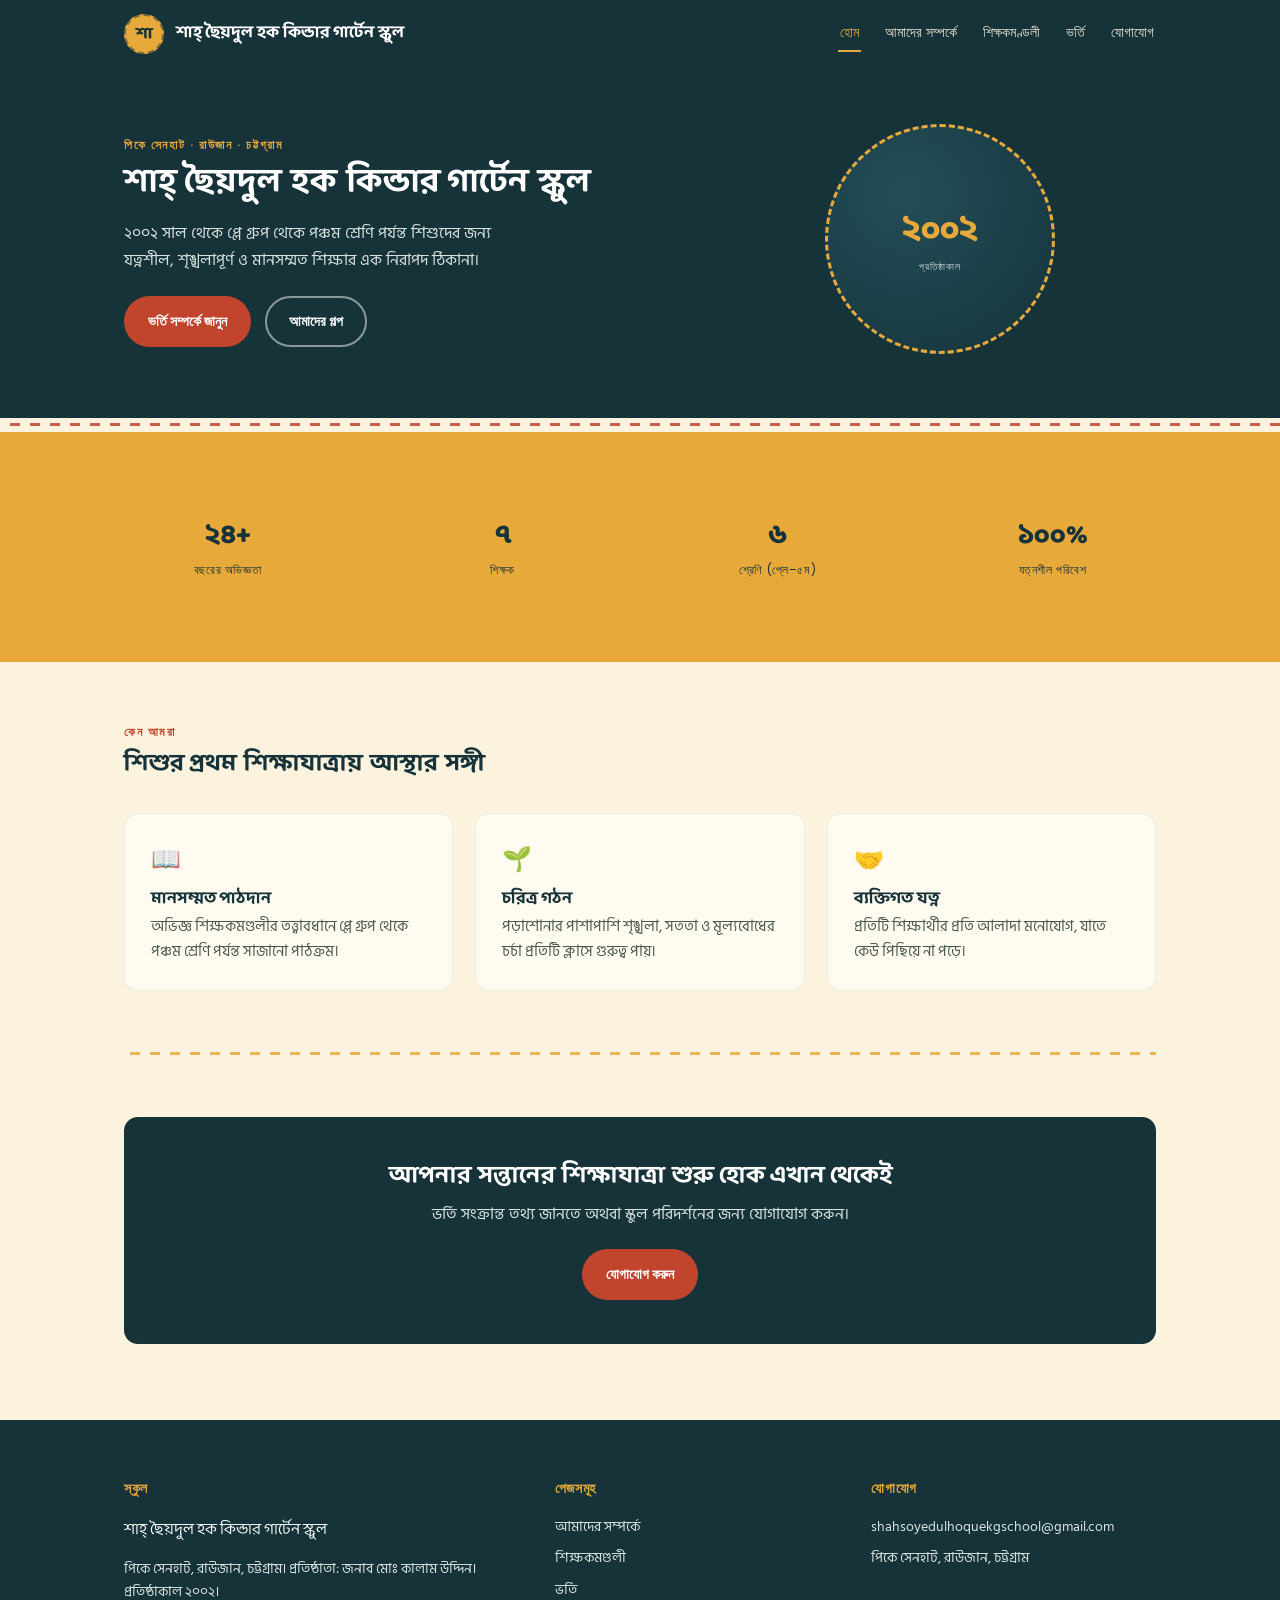
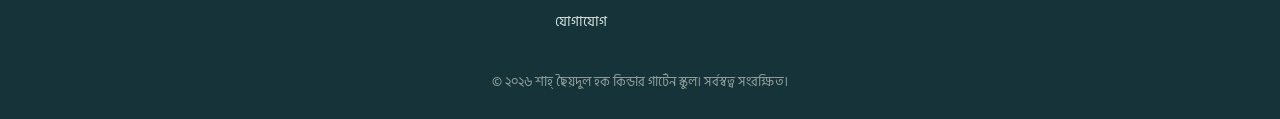
==== index.html @ 176d2791 "Add initial HTML structure for school website pages: About, Admission, Contact, Teachers, and Home" ====
<!DOCTYPE html>
<html lang="bn">
<head>
<meta charset="UTF-8">
<meta name="viewport" content="width=device-width, initial-scale=1.0">
<title>শাহ্‌ ছৈয়দুল হক কিন্ডার গার্টেন স্কুল | Home</title>
<link rel="stylesheet" href="style.css">
</head>
<body>

<header class="site-header">
  <div class="nav-inner">
    <a class="brand" href="index.html">
      <span class="brand-badge">শা</span>
      শাহ্‌ ছৈয়দুল হক কিন্ডার গার্টেন স্কুল
    </a>
    <nav class="main-nav">
      <a href="index.html" class="active">হোম</a>
      <a href="about.html">আমাদের সম্পর্কে</a>
      <a href="teachers.html">শিক্ষকমণ্ডলী</a>
      <a href="admission.html">ভর্তি</a>
      <a href="contact.html">যোগাযোগ</a>
    </nav>
  </div>
</header>

<section class="hero">
  <div class="wrap hero-grid">
    <div>
      <span class="eyebrow">পিকে সেনহাট · রাউজান · চট্টগ্রাম</span>
      <h1>শাহ্‌ ছৈয়দুল হক কিন্ডার গার্টেন স্কুল</h1>
      <p class="lead">২০০২ সাল থেকে প্লে গ্রুপ থেকে পঞ্চম শ্রেণি পর্যন্ত শিশুদের জন্য যত্নশীল, শৃঙ্খলাপূর্ণ ও মানসম্মত শিক্ষার এক নিরাপদ ঠিকানা।</p>
      <div class="cta-row">
        <a class="btn btn-primary" href="admission.html">ভর্তি সম্পর্কে জানুন</a>
        <a class="btn btn-ghost" href="about.html">আমাদের গল্প</a>
      </div>
    </div>
    <div class="emblem">
      <div class="emblem-inner">
        <div class="yr">২০০২</div>
        <div class="lbl">প্রতিষ্ঠাকাল</div>
      </div>
    </div>
  </div>
</section>
<div class="stitch"></div>

<section class="stats">
  <div class="wrap stats-grid">
    <div><div class="num">২৪+</div><div class="lbl">বছরের অভিজ্ঞতা</div></div>
    <div><div class="num">৭</div><div class="lbl">শিক্ষক</div></div>
    <div><div class="num">৬</div><div class="lbl">শ্রেণি (প্লে–৫ম)</div></div>
    <div><div class="num">১০০%</div><div class="lbl">যত্নশীল পরিবেশ</div></div>
  </div>
</section>

<section>
  <div class="wrap">
    <div class="section-head">
      <span class="eyebrow">কেন আমরা</span>
      <h2>শিশুর প্রথম শিক্ষাযাত্রায় আস্থার সঙ্গী</h2>
    </div>
    <div class="grid-3">
      <div class="card">
        <div class="ic">📖</div>
        <h3>মানসম্মত পাঠদান</h3>
        <p>অভিজ্ঞ শিক্ষকমণ্ডলীর তত্ত্বাবধানে প্লে গ্রুপ থেকে পঞ্চম শ্রেণি পর্যন্ত সাজানো পাঠক্রম।</p>
      </div>
      <div class="card">
        <div class="ic">🌱</div>
        <h3>চরিত্র গঠন</h3>
        <p>পড়াশোনার পাশাপাশি শৃঙ্খলা, সততা ও মূল্যবোধের চর্চা প্রতিটি ক্লাসে গুরুত্ব পায়।</p>
      </div>
      <div class="card">
        <div class="ic">🤝</div>
        <h3>ব্যক্তিগত যত্ন</h3>
        <p>প্রতিটি শিক্ষার্থীর প্রতি আলাদা মনোযোগ, যাতে কেউ পিছিয়ে না পড়ে।</p>
      </div>
    </div>
  </div>
</section>

<div class="wrap"><div class="stitch mustard"></div></div>

<section>
  <div class="wrap">
    <div class="cta-band">
      <h2>আপনার সন্তানের শিক্ষাযাত্রা শুরু হোক এখান থেকেই</h2>
      <p>ভর্তি সংক্রান্ত তথ্য জানতে অথবা স্কুল পরিদর্শনের জন্য যোগাযোগ করুন।</p>
      <a class="btn btn-primary" href="contact.html">যোগাযোগ করুন</a>
    </div>
  </div>
</section>

<footer class="site-footer">
  <div class="wrap footer-grid">
    <div>
      <h4>স্কুল</h4>
      <p style="font-family:'Baloo Da 2'; color:#fff; font-size:1rem; margin-bottom:8px;">শাহ্‌ ছৈয়দুল হক কিন্ডার গার্টেন স্কুল</p>
      <p style="font-size:.88rem;">পিকে সেনহাট, রাউজান, চট্টগ্রাম। প্রতিষ্ঠাতা: জনাব মোঃ কালাম উদ্দিন। প্রতিষ্ঠাকাল ২০০২।</p>
    </div>
    <div>
      <h4>পেজসমূহ</h4>
      <a href="about.html">আমাদের সম্পর্কে</a>
      <a href="teachers.html">শিক্ষকমণ্ডলী</a>
      <a href="admission.html">ভর্তি</a>
      <a href="contact.html">যোগাযোগ</a>
    </div>
    <div>
      <h4>যোগাযোগ</h4>
      <a href="mailto:shahsoyedulhoquekgschool@gmail.com">shahsoyedulhoquekgschool@gmail.com</a>
      <a href="contact.html">পিকে সেনহাট, রাউজান, চট্টগ্রাম</a>
    </div>
  </div>
  <div class="footer-bottom wrap">© ২০২৬ শাহ্‌ ছৈয়দুল হক কিন্ডার গার্টেন স্কুল। সর্বস্বত্ব সংরক্ষিত।</div>
</footer>

</body>
</html>
---- style.css ----
@import url('https://fonts.googleapis.com/css2?family=Baloo+Da+2:wght@500;600;700;800&family=Hind+Siliguri:wght@400;500;600;700&family=Inter:wght@400;500;600&family=Poppins:wght@500;600&display=swap');

:root{
  --indigo:#16333A;
  --indigo-2:#1F4750;
  --terracotta:#C1442D;
  --mustard:#E8A93B;
  --leaf:#4C7A3D;
  --paper:#FCF3DE;
  --paper-2:#FFFBF0;
  --ink:#1F2A24;
  --ink-soft:#4A5A50;
  --radius:14px;
}

*{box-sizing:border-box;}
html{scroll-behavior:smooth;}
body{
  margin:0;
  background:var(--paper);
  color:var(--ink);
  font-family:'Hind Siliguri','Inter',sans-serif;
  line-height:1.65;
}
h1,h2,h3,.display{
  font-family:'Baloo Da 2','Hind Siliguri',sans-serif;
  color:var(--indigo);
  line-height:1.25;
  margin:0 0 .4em;
}
.eyebrow{
  font-family:'Poppins',sans-serif;
  font-size:.72rem;
  letter-spacing:.14em;
  text-transform:uppercase;
  color:var(--terracotta);
  font-weight:600;
  display:inline-block;
  margin-bottom:.6em;
}
a{color:inherit; text-decoration:none;}
img{max-width:100%; display:block;}
.wrap{max-width:1080px; margin:0 auto; padding:0 24px;}

/* ---- Stitch divider: kantha running-stitch motif ---- */
.stitch{
  height:14px;
  background-image:repeating-linear-gradient(
    90deg,
    var(--terracotta) 0 10px,
    transparent 10px 20px
  );
  background-position:center;
  background-repeat:repeat-x;
  background-size:20px 3px;
  background-position-y:5px;
  opacity:.85;
}
.stitch.mustard{background-image:repeating-linear-gradient(90deg,var(--mustard) 0 10px,transparent 10px 20px);}

/* ---- Nav ---- */
header.site-header{
  background:var(--indigo);
  color:#fff;
  position:sticky; top:0; z-index:40;
}
.nav-inner{
  max-width:1080px; margin:0 auto; padding:14px 24px;
  display:flex; align-items:center; justify-content:space-between; gap:16px;
}
.brand{
  display:flex; align-items:center; gap:12px;
  font-family:'Baloo Da 2',sans-serif; font-weight:700; font-size:1.05rem; color:#fff;
}
.brand-badge{
  width:40px; height:40px; border-radius:50%;
  background:var(--mustard); color:var(--indigo);
  display:flex; align-items:center; justify-content:center;
  font-weight:800; font-size:1rem; flex-shrink:0;
  border:2px dashed rgba(22,51,58,.5);
}
nav.main-nav{display:flex; gap:22px; flex-wrap:wrap;}
nav.main-nav a{
  font-family:'Poppins',sans-serif; font-size:.85rem; font-weight:500;
  color:#EDE7D3; padding:6px 2px; border-bottom:2px solid transparent;
}
nav.main-nav a:hover, nav.main-nav a.active{
  color:var(--mustard); border-bottom-color:var(--mustard);
}

/* ---- Hero ---- */
.hero{
  background:var(--indigo);
  color:#fff;
  padding:56px 0 64px;
  position:relative;
}
.hero-grid{
  display:grid; grid-template-columns:1.3fr 1fr; gap:40px; align-items:center;
}
.hero h1{color:#fff; font-size:2.1rem;}
.hero p.lead{color:#D8E2DE; font-size:1.02rem; max-width:46ch;}
.hero .eyebrow{color:var(--mustard);}
.cta-row{display:flex; gap:14px; margin-top:22px; flex-wrap:wrap;}
.btn{
  font-family:'Poppins',sans-serif; font-weight:600; font-size:.88rem;
  padding:12px 22px; border-radius:999px; display:inline-block; border:2px solid transparent;
}
.btn-primary{background:var(--terracotta); color:#fff;}
.btn-primary:hover{background:#a83a26;}
.btn-ghost{border-color:rgba(255,255,255,.5); color:#fff;}
.btn-ghost:hover{border-color:var(--mustard); color:var(--mustard);}

.emblem{
  width:230px; height:230px; margin:0 auto; border-radius:50%;
  border:3px dashed var(--mustard);
  display:flex; align-items:center; justify-content:center; text-align:center;
  background:radial-gradient(circle at 35% 30%, #234E58, #16333A);
}
.emblem-inner{color:#fff;}
.emblem-inner .yr{font-family:'Baloo Da 2'; font-size:2.1rem; font-weight:800; color:var(--mustard);}
.emblem-inner .lbl{font-family:'Poppins'; font-size:.65rem; letter-spacing:.1em; text-transform:uppercase; color:#D8E2DE;}

/* ---- Stats strip ---- */
.stats{background:var(--mustard); color:var(--indigo);}
.stats-grid{display:grid; grid-template-columns:repeat(4,1fr); gap:20px; padding:26px 0; text-align:center;}
.stats-grid .num{font-family:'Baloo Da 2'; font-weight:800; font-size:1.7rem;}
.stats-grid .lbl{font-family:'Poppins'; font-size:.72rem; letter-spacing:.05em; margin-top:2px;}

/* ---- Sections ---- */
section{padding:56px 0;}
.section-head{max-width:640px; margin-bottom:34px;}
.grid-3{display:grid; grid-template-columns:repeat(3,1fr); gap:22px;}
.grid-4{display:grid; grid-template-columns:repeat(4,1fr); gap:20px;}
.card{
  background:var(--paper-2); border-radius:var(--radius); padding:26px;
  border:1px solid rgba(22,51,58,.08);
}
.card .ic{font-size:1.5rem; margin-bottom:10px;}
.card h3{font-size:1.05rem; margin-bottom:.3em;}
.card p{color:var(--ink-soft); font-size:.92rem; margin:0;}

/* ---- Teacher cards ---- */
.teacher-card{
  background:var(--paper-2); border-radius:var(--radius); padding:24px;
  text-align:center; border:1px solid rgba(22,51,58,.08);
}
.avatar{
  width:78px; height:78px; border-radius:50%; margin:0 auto 14px;
  display:flex; align-items:center; justify-content:center;
  font-family:'Baloo Da 2'; font-weight:700; font-size:1.3rem; color:#fff;
  border:2px dashed rgba(255,255,255,.55);
}
.teacher-card h3{font-size:1rem; margin-bottom:2px;}
.teacher-card .role{font-family:'Poppins'; font-size:.72rem; letter-spacing:.05em; text-transform:uppercase; color:var(--terracotta); font-weight:600;}

/* ---- CTA band ---- */
.cta-band{
  background:var(--indigo); color:#fff; border-radius:var(--radius);
  padding:44px 32px; text-align:center;
}
.cta-band h2{color:#fff;}
.cta-band p{color:#D8E2DE; max-width:52ch; margin:0 auto 22px;}

/* ---- Footer ---- */
footer.site-footer{background:var(--indigo); color:#D8E2DE; padding:40px 0 26px; margin-top:20px;}
.footer-grid{display:grid; grid-template-columns:1.4fr 1fr 1fr; gap:32px;}
.footer-grid h4{color:var(--mustard); font-family:'Poppins'; font-size:.85rem; letter-spacing:.05em; text-transform:uppercase; margin-bottom:14px;}
.footer-grid a{display:block; font-size:.9rem; margin-bottom:8px; color:#D8E2DE;}
.footer-grid a:hover{color:var(--mustard);}
.footer-bottom{text-align:center; font-size:.8rem; color:#93A19C; margin-top:30px;}

/* ---- Page header (interior pages) ---- */
.page-hero{background:var(--indigo); color:#fff; padding:44px 0;}
.page-hero h1{color:#fff; font-size:1.7rem;}
.breadcrumb{font-family:'Poppins'; font-size:.78rem; color:#B9C6C1;}
.breadcrumb a{color:var(--mustard);}

.two-col{display:grid; grid-template-columns:1fr 1fr; gap:40px; align-items:start;}
.founder-card{background:var(--paper-2); border-radius:var(--radius); padding:28px; border:1px solid rgba(22,51,58,.08);}

table.simple{width:100%; border-collapse:collapse; margin-top:10px;}
table.simple th, table.simple td{text-align:left; padding:12px 14px; border-bottom:1px solid rgba(22,51,58,.12); font-size:.92rem;}
table.simple th{font-family:'Poppins'; font-size:.75rem; letter-spacing:.05em; text-transform:uppercase; color:var(--terracotta);}

.contact-grid{display:grid; grid-template-columns:1fr 1fr; gap:24px;}
.contact-item{background:var(--paper-2); border-radius:var(--radius); padding:22px; border:1px solid rgba(22,51,58,.08);}
.contact-item .ic{font-size:1.3rem;}
.contact-item h3{font-size:.95rem; margin-bottom:4px;}
.contact-item p{color:var(--ink-soft); font-size:.9rem; margin:0;}

@media (max-width:800px){
  .hero-grid, .two-col, .contact-grid{grid-template-columns:1fr;}
  .grid-3{grid-template-columns:1fr 1fr;}
  .grid-4{grid-template-columns:1fr 1fr;}
  .stats-grid{grid-template-columns:1fr 1fr;}
  .footer-grid{grid-template-columns:1fr;}
  nav.main-nav{display:none;}
  .hero h1{font-size:1.6rem;}
}
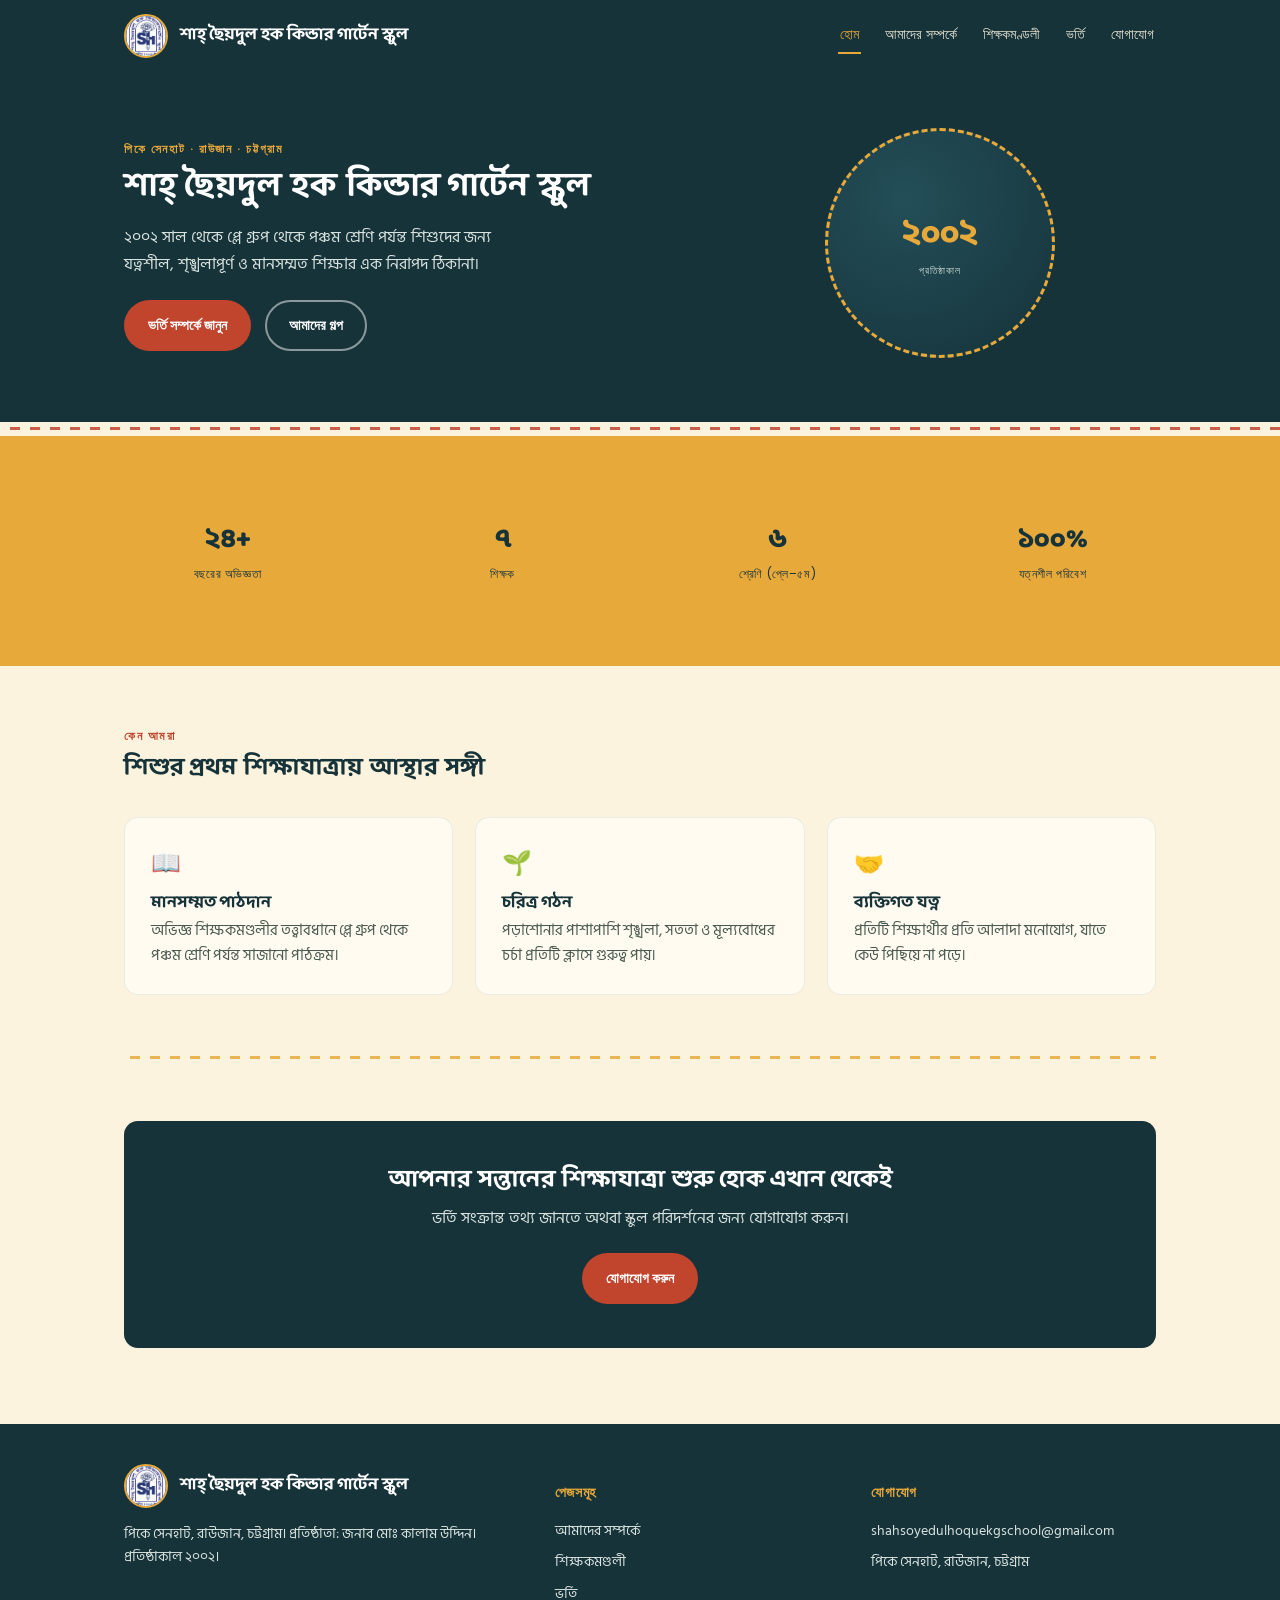
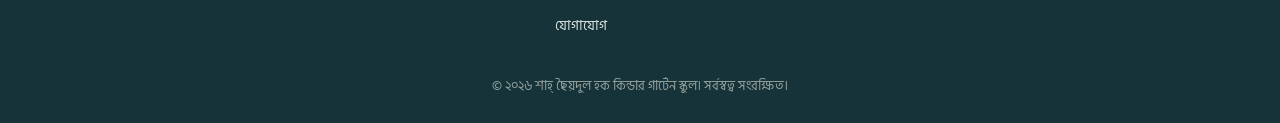
==== commit 9b61cf88: "feat: add school logo and update branding styles across all pages" ====
--- a/index.html
+++ b/index.html
@@ -4,6 +4,7 @@
 <meta charset="UTF-8">
 <meta name="viewport" content="width=device-width, initial-scale=1.0">
 <title>শাহ্‌ ছৈয়দুল হক কিন্ডার গার্টেন স্কুল | Home</title>
+<link rel="icon" type="image/jpeg" href="assets/SSHKG school logo.jpeg">
 <link rel="stylesheet" href="style.css">
 </head>
 <body>
@@ -11,8 +12,8 @@
 <header class="site-header">
   <div class="nav-inner">
     <a class="brand" href="index.html">
-      <span class="brand-badge">শা</span>
-      শাহ্‌ ছৈয়দুল হক কিন্ডার গার্টেন স্কুল
+      <img class="brand-logo" src="assets/SSHKG school logo.jpeg" alt="শাহ্‌ ছৈয়দুল হক কিন্ডার গার্টেন স্কুল লোগো">
+      <span>শাহ্‌ ছৈয়দুল হক কিন্ডার গার্টেন স্কুল</span>
     </a>
     <nav class="main-nav">
       <a href="index.html" class="active">হোম</a>
@@ -95,8 +96,10 @@
 <footer class="site-footer">
   <div class="wrap footer-grid">
     <div>
-      <h4>স্কুল</h4>
-      <p style="font-family:'Baloo Da 2'; color:#fff; font-size:1rem; margin-bottom:8px;">শাহ্‌ ছৈয়দুল হক কিন্ডার গার্টেন স্কুল</p>
+      <div class="footer-brand">
+        <img class="brand-logo" src="assets/SSHKG school logo.jpeg" alt="শাহ্‌ ছৈয়দুল হক কিন্ডার গার্টেন স্কুল লোগো">
+        <span class="footer-title">শাহ্‌ ছৈয়দুল হক কিন্ডার গার্টেন স্কুল</span>
+      </div>
       <p style="font-size:.88rem;">পিকে সেনহাট, রাউজান, চট্টগ্রাম। প্রতিষ্ঠাতা: জনাব মোঃ কালাম উদ্দিন। প্রতিষ্ঠাকাল ২০০২।</p>
     </div>
     <div>
--- a/style.css
+++ b/style.css
@@ -72,6 +72,24 @@
   display:flex; align-items:center; gap:12px;
   font-family:'Baloo Da 2',sans-serif; font-weight:700; font-size:1.05rem; color:#fff;
 }
+.brand-logo{
+  width:44px; height:44px; border-radius:50%;
+  object-fit:cover; flex-shrink:0;
+  border:2px solid var(--mustard);
+  background:#fff;
+  display:block;
+}
+.footer-brand{
+  display:flex; align-items:center; gap:12px;
+  margin-bottom:14px;
+}
+.footer-title{
+  font-family:'Baloo Da 2',sans-serif;
+  font-weight:700;
+  font-size:1.05rem;
+  color:#fff;
+  line-height:1.3;
+}
 .brand-badge{
   width:40px; height:40px; border-radius:50%;
   background:var(--mustard); color:var(--indigo);
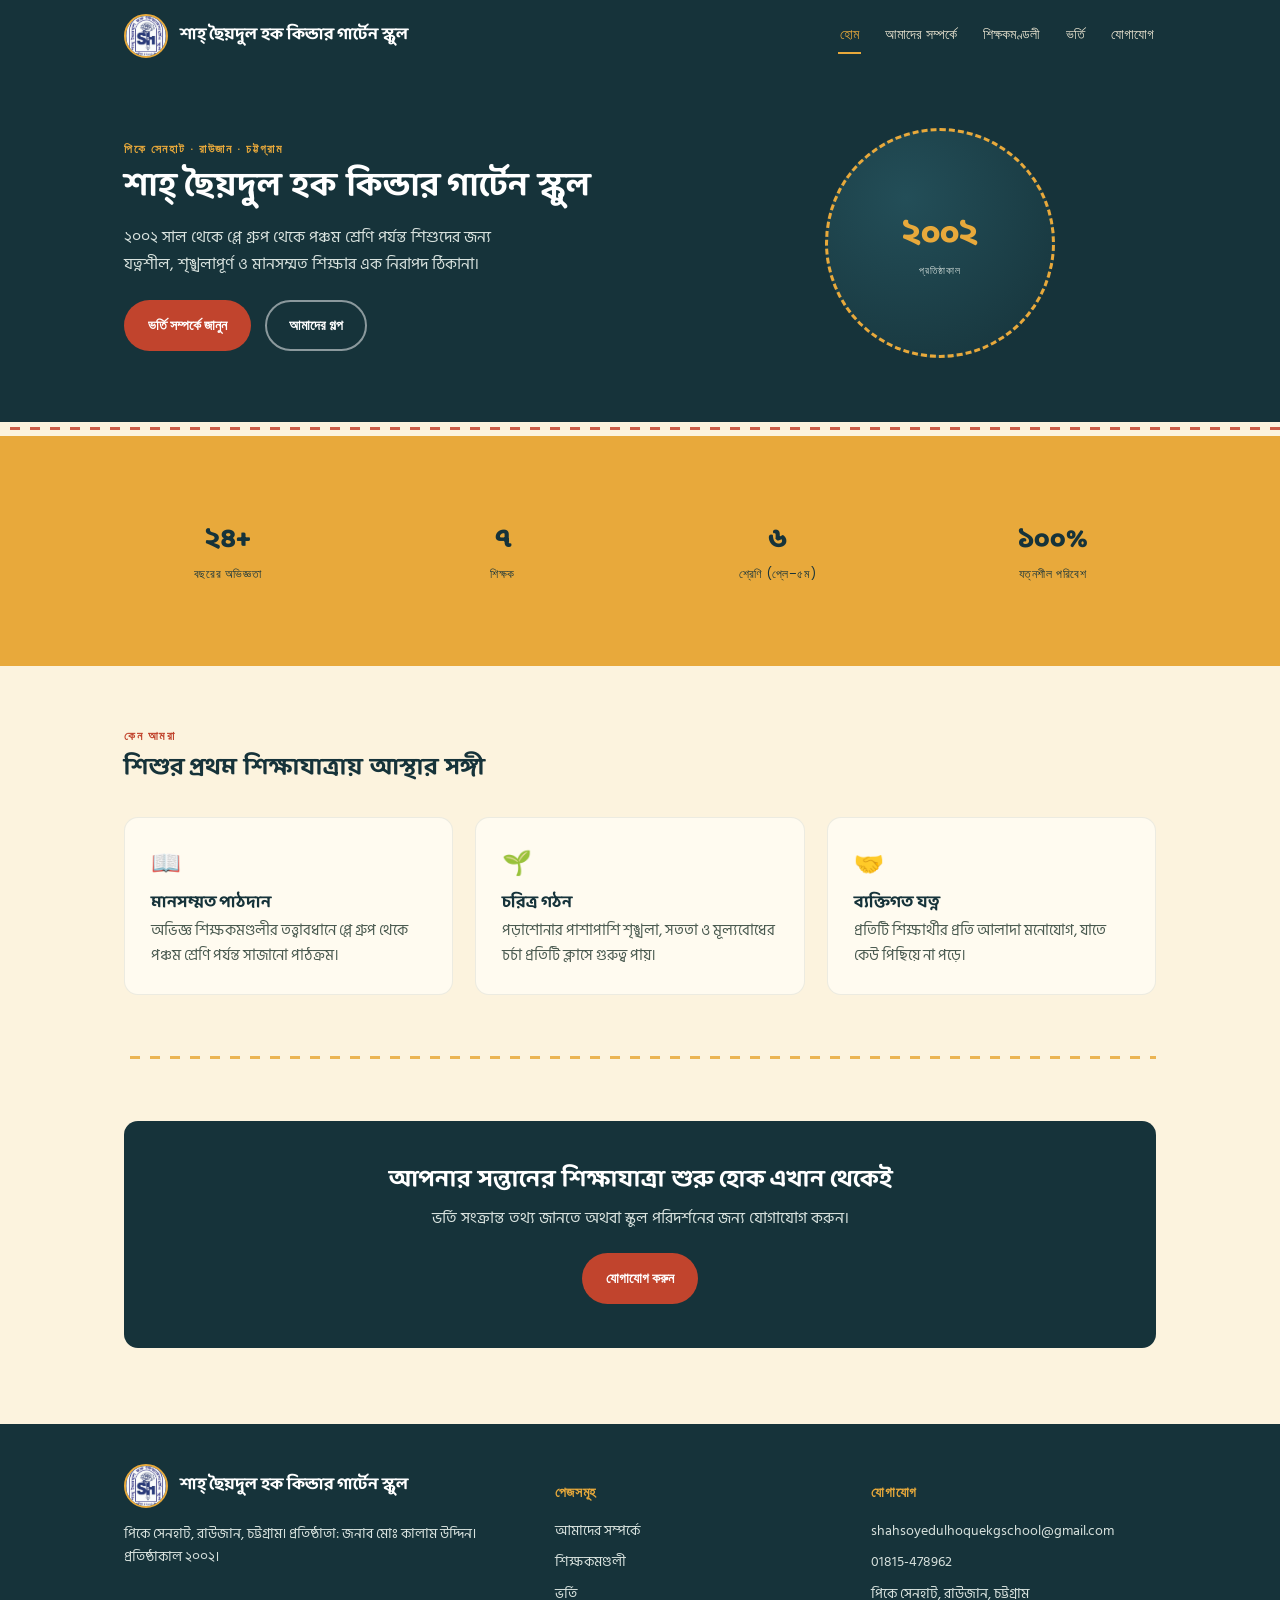
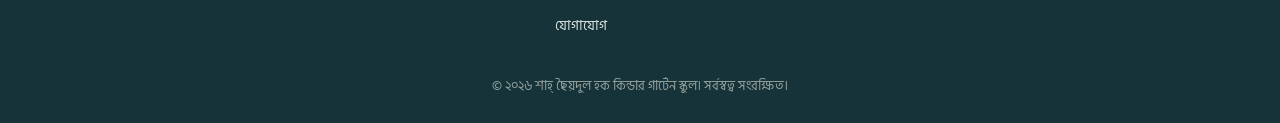
==== commit b4846ed0: "Refactor code structure for improved readability and maintainability" ====
--- a/index.html
+++ b/index.html
@@ -112,6 +112,7 @@
     <div>
       <h4>যোগাযোগ</h4>
       <a href="mailto:shahsoyedulhoquekgschool@gmail.com">shahsoyedulhoquekgschool@gmail.com</a>
+      <a href="tel:01815478962">01815-478962</a>
       <a href="contact.html">পিকে সেনহাট, রাউজান, চট্টগ্রাম</a>
     </div>
   </div>
--- a/style.css
+++ b/style.css
@@ -169,6 +169,8 @@
   font-family:'Baloo Da 2'; font-weight:700; font-size:1.3rem; color:#fff;
   border:2px dashed rgba(255,255,255,.55);
 }
+.teacher-photo{object-fit:cover; display:block; background:var(--paper); border:2px solid rgba(22,51,58,.12);}
+.teacher-photo-empty{background:transparent;}
 .teacher-card h3{font-size:1rem; margin-bottom:2px;}
 .teacher-card .role{font-family:'Poppins'; font-size:.72rem; letter-spacing:.05em; text-transform:uppercase; color:var(--terracotta); font-weight:600;}
 
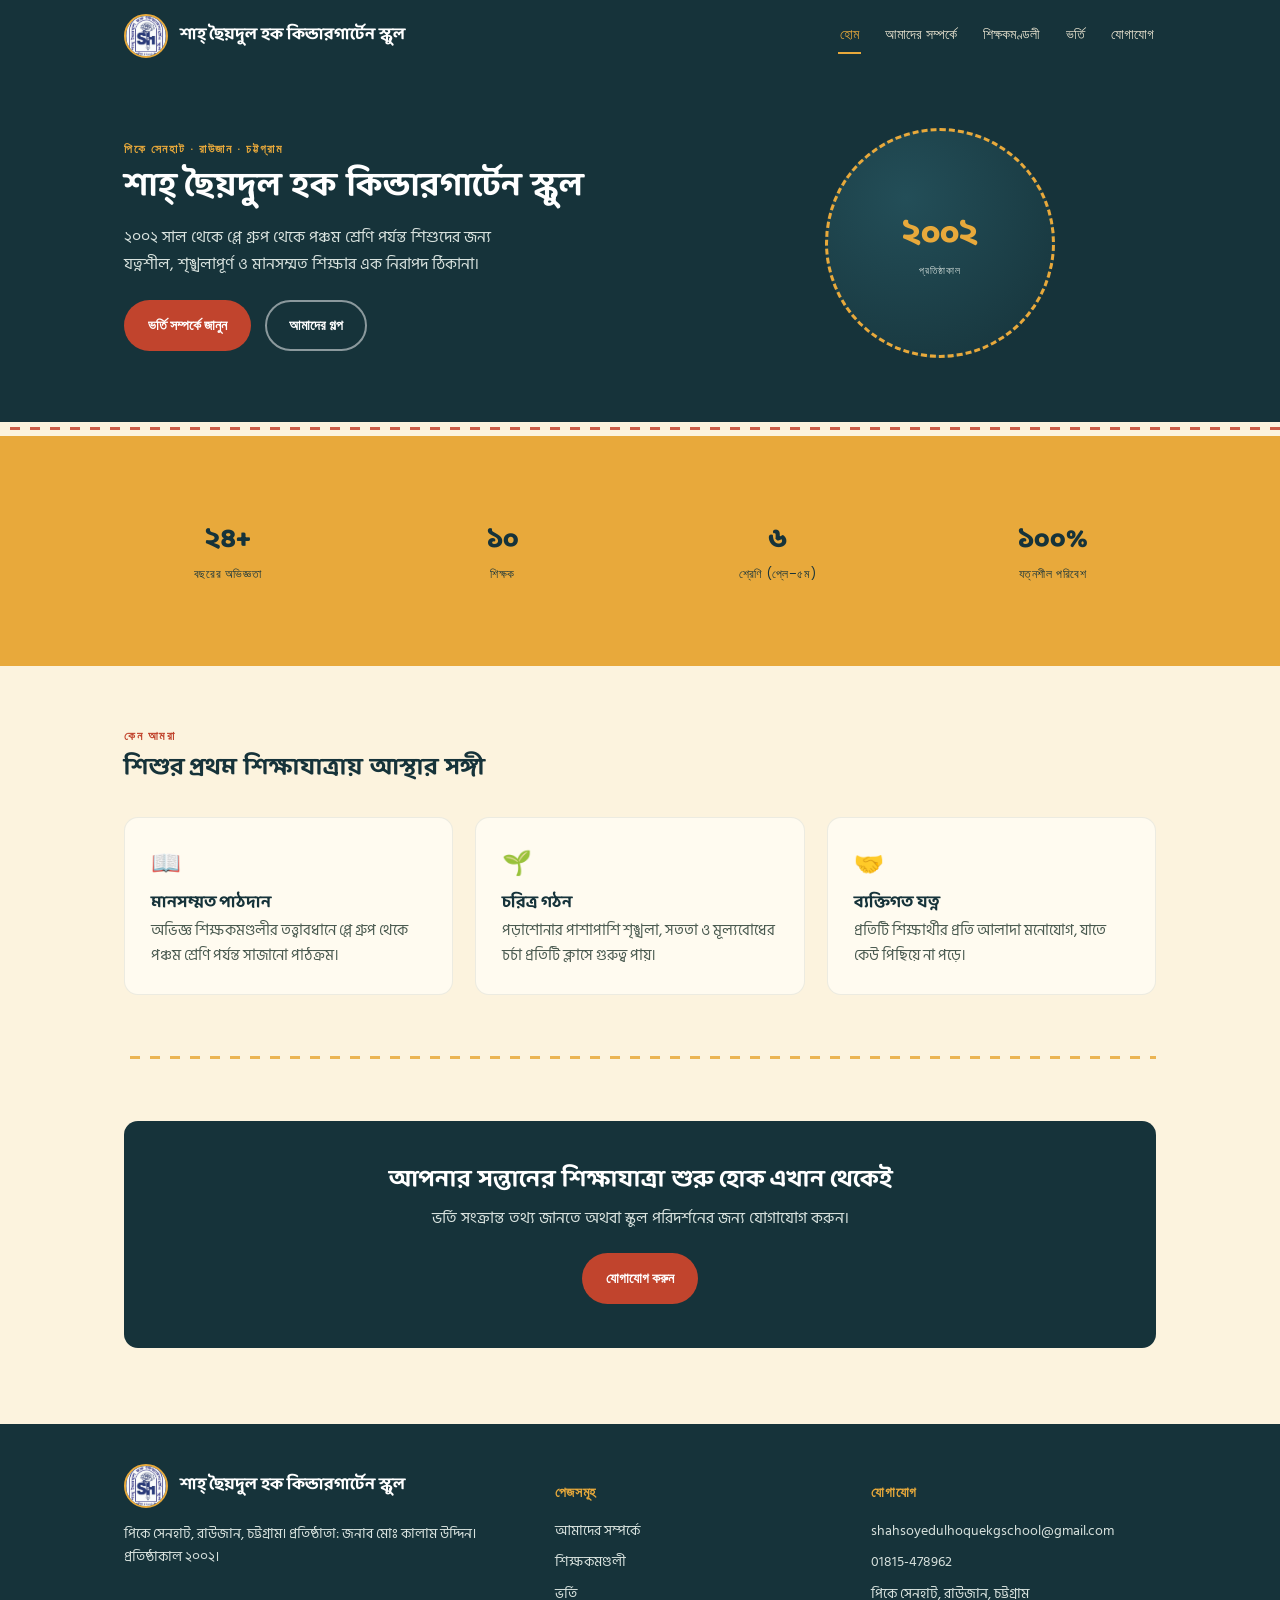
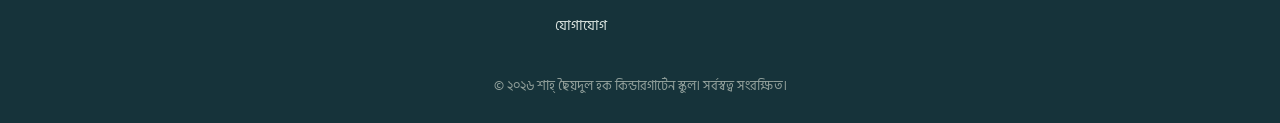
==== commit a4ea59ed: "refactor: update navigation menu and site-wide footer links across all pages" ====
--- a/index.html
+++ b/index.html
@@ -3,7 +3,7 @@
 <head>
 <meta charset="UTF-8">
 <meta name="viewport" content="width=device-width, initial-scale=1.0">
-<title>শাহ্‌ ছৈয়দুল হক কিন্ডার গার্টেন স্কুল | Home</title>
+<title>শাহ্‌ ছৈয়দুল হক কিন্ডারগার্টেন স্কুল | Home</title>
 <link rel="icon" type="image/jpeg" href="assets/SSHKG school logo.jpeg">
 <link rel="stylesheet" href="style.css">
 </head>
@@ -12,8 +12,8 @@
 <header class="site-header">
   <div class="nav-inner">
     <a class="brand" href="index.html">
-      <img class="brand-logo" src="assets/SSHKG school logo.jpeg" alt="শাহ্‌ ছৈয়দুল হক কিন্ডার গার্টেন স্কুল লোগো">
-      <span>শাহ্‌ ছৈয়দুল হক কিন্ডার গার্টেন স্কুল</span>
+      <img class="brand-logo" src="assets/SSHKG school logo.jpeg" alt="শাহ্‌ ছৈয়দুল হক কিন্ডারগার্টেন স্কুল লোগো">
+      <span>শাহ্‌ ছৈয়দুল হক কিন্ডারগার্টেন স্কুল</span>
     </a>
     <nav class="main-nav">
       <a href="index.html" class="active">হোম</a>
@@ -29,7 +29,7 @@
   <div class="wrap hero-grid">
     <div>
       <span class="eyebrow">পিকে সেনহাট · রাউজান · চট্টগ্রাম</span>
-      <h1>শাহ্‌ ছৈয়দুল হক কিন্ডার গার্টেন স্কুল</h1>
+      <h1>শাহ্‌ ছৈয়দুল হক কিন্ডারগার্টেন স্কুল</h1>
       <p class="lead">২০০২ সাল থেকে প্লে গ্রুপ থেকে পঞ্চম শ্রেণি পর্যন্ত শিশুদের জন্য যত্নশীল, শৃঙ্খলাপূর্ণ ও মানসম্মত শিক্ষার এক নিরাপদ ঠিকানা।</p>
       <div class="cta-row">
         <a class="btn btn-primary" href="admission.html">ভর্তি সম্পর্কে জানুন</a>
@@ -49,7 +49,7 @@
 <section class="stats">
   <div class="wrap stats-grid">
     <div><div class="num">২৪+</div><div class="lbl">বছরের অভিজ্ঞতা</div></div>
-    <div><div class="num">৭</div><div class="lbl">শিক্ষক</div></div>
+    <div><div class="num">১০</div><div class="lbl">শিক্ষক</div></div>
     <div><div class="num">৬</div><div class="lbl">শ্রেণি (প্লে–৫ম)</div></div>
     <div><div class="num">১০০%</div><div class="lbl">যত্নশীল পরিবেশ</div></div>
   </div>
@@ -97,8 +97,8 @@
   <div class="wrap footer-grid">
     <div>
       <div class="footer-brand">
-        <img class="brand-logo" src="assets/SSHKG school logo.jpeg" alt="শাহ্‌ ছৈয়দুল হক কিন্ডার গার্টেন স্কুল লোগো">
-        <span class="footer-title">শাহ্‌ ছৈয়দুল হক কিন্ডার গার্টেন স্কুল</span>
+        <img class="brand-logo" src="assets/SSHKG school logo.jpeg" alt="শাহ্‌ ছৈয়দুল হক কিন্ডারগার্টেন স্কুল লোগো">
+        <span class="footer-title">শাহ্‌ ছৈয়দুল হক কিন্ডারগার্টেন স্কুল</span>
       </div>
       <p style="font-size:.88rem;">পিকে সেনহাট, রাউজান, চট্টগ্রাম। প্রতিষ্ঠাতা: জনাব মোঃ কালাম উদ্দিন। প্রতিষ্ঠাকাল ২০০২।</p>
     </div>
@@ -116,7 +116,7 @@
       <a href="contact.html">পিকে সেনহাট, রাউজান, চট্টগ্রাম</a>
     </div>
   </div>
-  <div class="footer-bottom wrap">© ২০২৬ শাহ্‌ ছৈয়দুল হক কিন্ডার গার্টেন স্কুল। সর্বস্বত্ব সংরক্ষিত।</div>
+  <div class="footer-bottom wrap">© ২০২৬ শাহ্‌ ছৈয়দুল হক কিন্ডারগার্টেন স্কুল। সর্বস্বত্ব সংরক্ষিত।</div>
 </footer>
 
 </body>
--- a/style.css
+++ b/style.css
@@ -169,7 +169,7 @@
   font-family:'Baloo Da 2'; font-weight:700; font-size:1.3rem; color:#fff;
   border:2px dashed rgba(255,255,255,.55);
 }
-.teacher-photo{object-fit:cover; display:block; background:var(--paper); border:2px solid rgba(22,51,58,.12);}
+.teacher-photo{box-sizing:border-box; padding:4px; object-fit:contain; display:block; background:var(--paper); border:2px solid rgba(22,51,58,.12);}
 .teacher-photo-empty{background:transparent;}
 .teacher-card h3{font-size:1rem; margin-bottom:2px;}
 .teacher-card .role{font-family:'Poppins'; font-size:.72rem; letter-spacing:.05em; text-transform:uppercase; color:var(--terracotta); font-weight:600;}
